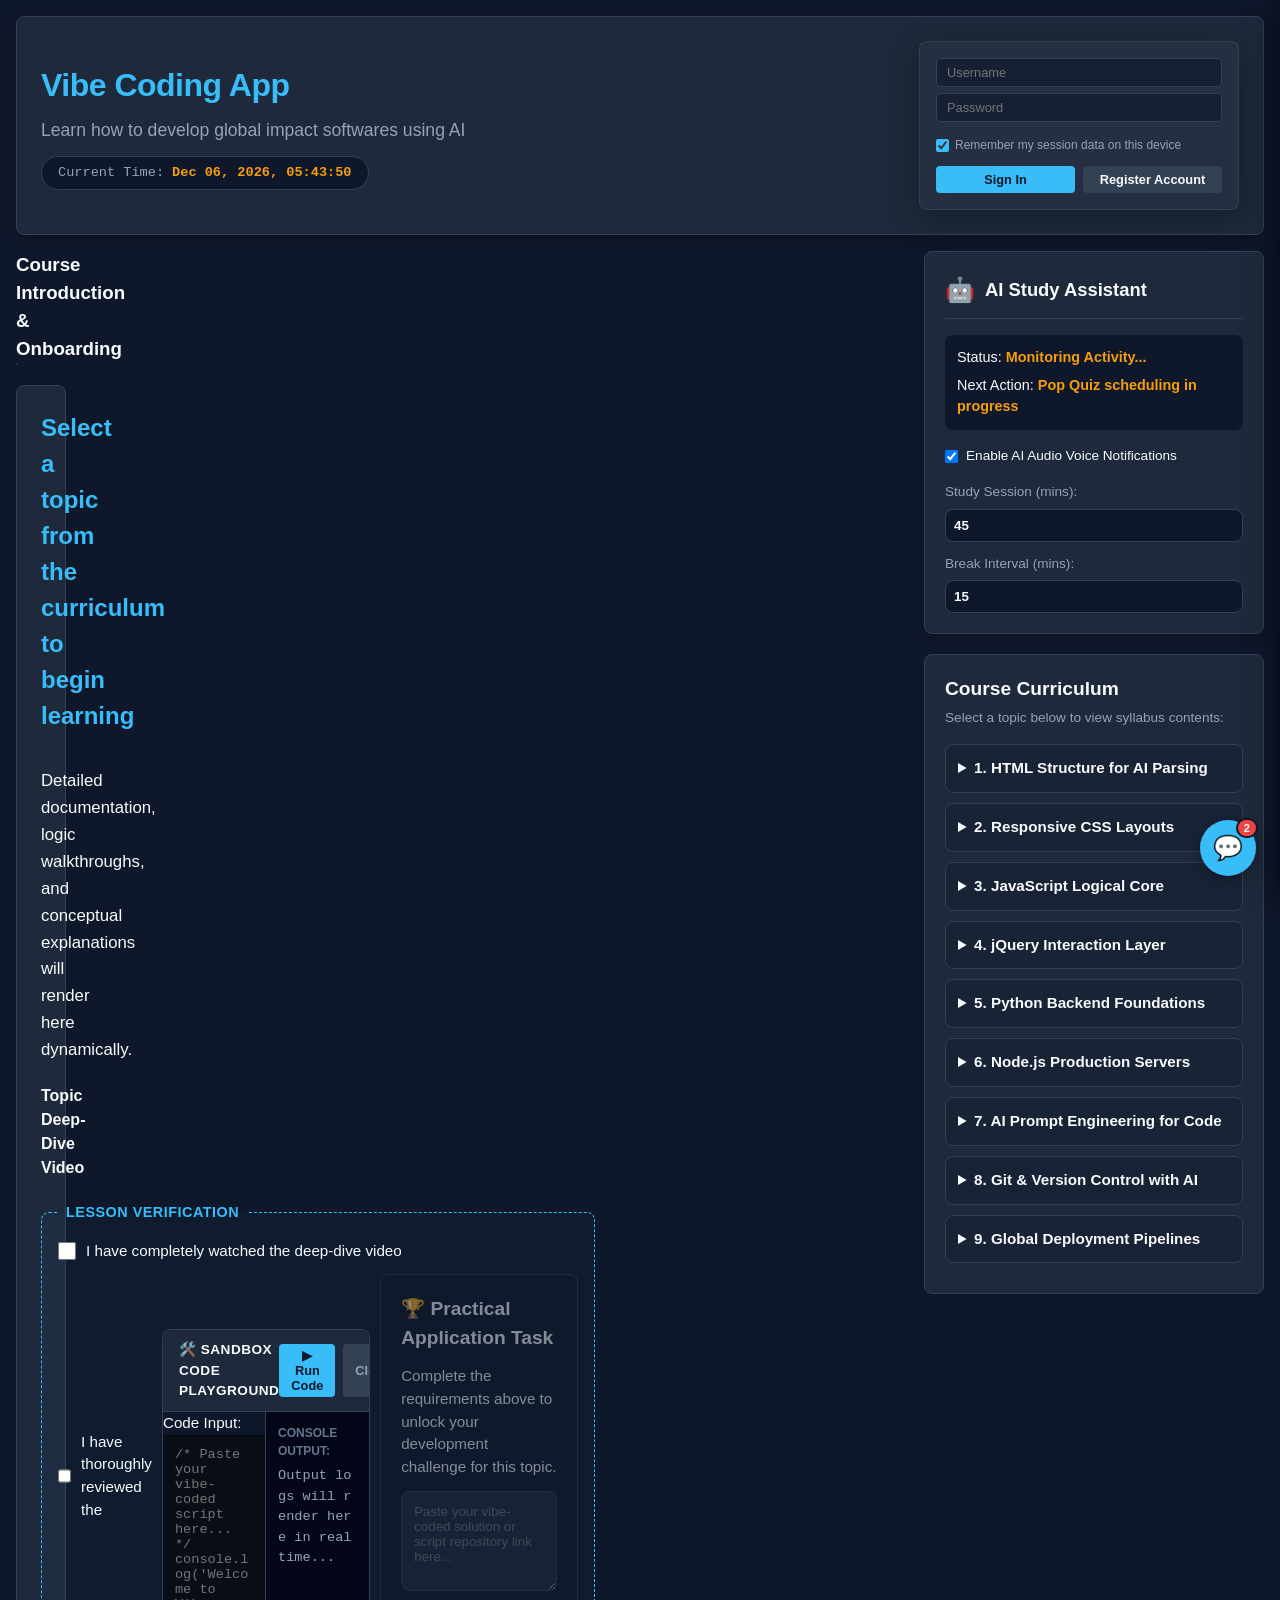
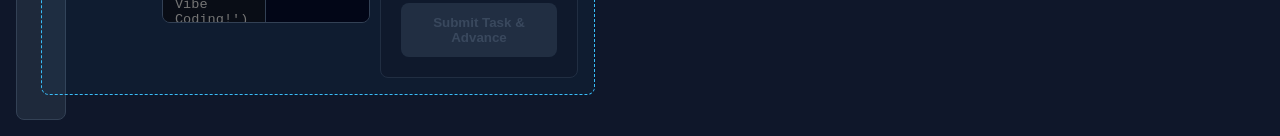
==== CodeVibingApp.html @ 5136539e "Add files via upload" ====
<!DOCTYPE html>
<html lang="en">

<head>
    <meta charset="UTF-8">
    <meta name="viewport" content="width=device-width, initial-scale=1.0">
    <meta name="KEVIN" content="BIZWITHWILL">
    <meta name="AI Learning" content="An educational platform to learn software development using AI.">
    <title>Vibe Coding App</title>
    <link rel="stylesheet" href="style.css">
</head>

<body>

    <div id="app-container">

        <header id="main-header">
            <div class="header-left-group">
                <h1>Vibe Coding App</h1>
                <p>Learn how to develop global impact softwares using AI</p>
                
                <div id="live-clock-bar">
                    <span>Current Time: </span>
                    <time id="realtime-clock" datetime="2026-08-07T15:30">Loading live tracking...</time>
                </div>
            </div>

            <div id="auth-portal-wrapper">
            
                <form id="frm-auth-gateway" onsubmit="return false;">
                    <div id="auth-error-msg" class="auth-alert-hidden"></div>
                
                    <div class="auth-registration-fields">
                        <input type="text" id="txt-auth-name" placeholder="Full Name" autocomplete="name">
                        <input type="email" id="txt-auth-email" placeholder="Email Address" autocomplete="email">
                    </div>
                
                
                    <div class="auth-input-group">
                        <input type="text" id="txt-auth-user" placeholder="Username" required autocomplete="username">
                        <input type="password" id="txt-auth-pass" placeholder="Password" required autocomplete="current-password">
                    </div>
                
                    <div class="auth-registration-fields">
                        <input type="password" id="txt-auth-confirm" placeholder="Confirm Password" autocomplete="new-password">
                    </div>
                
                    <div class="auth-remember-row">
                        <label for="chk-auth-remember">
                            <input type="checkbox" id="chk-auth-remember" checked>
                            Remember my session data on this device
                        </label>
                    </div>
                
                    <div class="auth-action-row">
                        <button type="button" id="btn-action-login">Sign In</button>
                        <button type="button" id="btn-action-register">Register Account</button>
                    </div>
                </form>

            
                <div id="auth-profile-badge" class="auth-profile-hidden">
                    <p>Welcome back, <span id="lbl-active-user">Developer</span>! 👋</p>
                    <div class="progress-bar-track">
                        <div id="progress-bar-fill" style="width: 0%;"></div>
                    </div>
                    <small id="lbl-progress-metrics">Progress: 0% Complete</small>
                    <button type="button" id="btn-action-logout">Sign Out</button>
                </div>
            </div>

        </header>


        <div id="layout-wrapper">
            <main id="content-area">

                <section id="intro-video-wrapper">
                    <h3>Course Introduction & Onboarding</h3>
                    <div class="video-container">
                        <video id="main-video-player" controls poster="images/video-placeholder.jpg">
                            <source src="videos/intro.mp4" type="video/mp4">
                            Your browser does not support the video tag.
                        </video>
                    </div>
                </section>

                <section id="dynamic-lesson-display" class="hidden-lesson">
                    <h2 id="lesson-title">Select a topic from the curriculum to begin learning</h2>

                    <article id="lesson-documentation">
                        <p>Detailed documentation, logic walkthroughs, and conceptual explanations will render here
                            dynamically.</p>
                    </article>

                    <div id="lesson-sub-video">
                        <h4>Topic Deep-Dive Video</h4>
                        <div class="video-container">
                            <video id="topic-video-player" controls>
                                <source src="" type="video/mp4">
                            </video>
                        </div>
                    </div>

                    <fieldset id="progress-verification">
                        <legend>Lesson Verification</legend>
                        <label for="chk-video-watched">
                            <input type="checkbox" id="chk-video-watched">
                            I have completely watched the deep-dive video
                        </label>
                        <label for="chk-docs-read">
                            <input type="checkbox" id="chkprovided documentation
                        </label>
                    </fieldset>-docs-read">
                            I have thoroughly reviewed the 

                    <section id="code-sandbox-workbench">
                        <div class="sandbox-header">
                            <h4>🛠️ Sandbox Code Playground</h4>
                            <div class="sandbox-actions">
                                <button type="button" id="btn-run-sandbox" title="Execute script block">▶ Run Code</button>
                                <button type="button" id="btn-clear-sandbox" title="Clear canvas text">Clear</button>
                            </div>
                        </div>
                    
                        <div class="sandbox-grid">
                            <div class="sandbox-panel-editor">
                                <label for="txt-sandbox-editor" class="sr-only">Code Input:</label>
                                <textarea id="txt-sandbox-editor" spellcheck="false"
                                    placeholder="/* Paste your vibe-coded script here... */&#10;console.log('Welcome to Vibe Coding!');"></textarea>
                            </div>
                    
                            <div class="sandbox-panel-output">
                                <div class="output-title">Console Output:</div>
                                <pre id="pre-sandbox-console">Output logs will render here in real time...</pre>
                            </div>
                        </div>
                    </section>                              
                    <section id="lesson-task-assignment" class="task-locked">
                        <h3>🏆 Practical Application Task</h3>
                        <p id="task-description">Complete the requirements above to unlock your development challenge
                            for this topic.</p>
                        <textarea id="task-submission-input"
                            placeholder="Paste your vibe-coded solution or script repository link here..."
                            disabled></textarea>
                        <button id="btn-submit-task" disabled>Submit Task & Advance</button>
                    </section>

                </section>

            </main>

            <aside id="curriculum-sidebar">

                <section id="ai-reminder-widget">
                    <div class="ai-widget-header">
                        <span class="ai-avatar-icon">🤖</span>
                        <h3>AI Study Assistant</h3>
                    </div>

                    <div class="ai-status-panel">
                        <p id="ai-tracking-status">Status: <strong>Monitoring Activity...</strong></p>
                        <p id="ai-next-action">Next Action: <strong>Pop Quiz scheduling in progress</strong></p>
                    </div>

                    <div class="ai-audio-controls">
                        <label for="chk-ai-audio">
                            <input type="checkbox" id="chk-ai-audio" checked>
                            Enable AI Audio Voice Notifications
                        </label>
                    </div>

                    <div class="ai-timer-settings">
                        <label for="num-lesson-time">
                            Study Session (mins):
                            <input type="number" id="num-lesson-time" value="45" min="5" max="120">
                        </label>
                        <label for="num-break-time">
                            Break Interval (mins):
                            <input type="number" id="num-break-time" value="15" min="5" max="60">
                        </label>
                    </div>
                </section>

                <nav id="curriculum-navigation">
                    <h3>Course Curriculum</h3>
                    <p class="curriculum-instruction">Select a topic below to view syllabus contents:</p>

                    <details class="curriculum-module">
                        <summary class="module-title">1. HTML Structure for AI Parsing</summary>
                        <ul class="curriculum-list">
                            <li><button type="button" class="lesson-link" data-topic="html-semantics">Semantic Layout
                                    Architecture</button></li>
                            <li><button type="button" class="lesson-link" data-topic="html-forms">Input Handlers & Data
                                    Attr</button></li>
                        </ul>
                    </details>

                    <details class="curriculum-module">
                        <summary class="module-title">2. Responsive CSS Layouts</summary>
                        <ul class="curriculum-list">
                            <li><button type="button" class="lesson-link" data-topic="css-grid">Flexbox & Grid
                                    Systems</button></li>
                            <li><button type="button" class="lesson-link" data-topic="css-media">Mobile Fluid
                                    Breakpoints</button></li>
                        </ul>
                    </details>

                    <!-- LESSON BLOCK: JS -->
                    <details class="curriculum-module">
                        <summary class="module-title">3. JavaScript Logical Core</summary>
                        <ul class="curriculum-list">
                            <li><button type="button" class="lesson-link" data-topic="js-dom">DOM Manipulation
                                    Logic</button></li>
                            <li><button type="button" class="lesson-link" data-topic="js-async">Asynchronous Data
                                    Fetching</button></li>
                        </ul>
                    </details>

                    <!-- LESSON BLOCK: JQUERY -->
                    <details class="curriculum-module">
                        <summary class="module-title">4. jQuery Interaction Layer</summary>
                        <ul class="curriculum-list">
                            <li><button type="button" class="lesson-link" data-topic="jq-effects">Event Handling &
                                    Shorthands</button></li>
                        </ul>
                    </details>

                    <!-- LESSON BLOCK: PYTHON -->
                    <details class="curriculum-module">
                        <summary class="module-title">5. Python Backend Foundations</summary>
                        <ul class="curriculum-list">
                            <li><button type="button" class="lesson-link" data-topic="py-logic">Data Structures & Logic
                                    Blocks</button></li>
                        </ul>
                    </details>

                    <!-- LESSON BLOCK: NODEJS -->
                    <details class="curriculum-module">
                        <summary class="module-title">6. Node.js Production Servers</summary>
                        <ul class="curriculum-list">
                            <li><button type="button" class="lesson-link" data-topic="node-api">REST APIs & Server
                                    Scripting</button></li>
                        </ul>
                    </details>

                    <!-- LESSON BLOCK: PROMPT ENGINEERING (Added Topic 1) -->
                    <details class="curriculum-module">
                        <summary class="module-title">7. AI Prompt Engineering for Code</summary>
                        <ul class="curriculum-list">
                            <li><button type="button" class="lesson-link" data-topic="ai-prompts">Context-Stuffing &
                                    System Prompts</button></li>
                        </ul>
                    </details>

                    <!-- LESSON BLOCK: GIT WITH AI (Added Topic 2) -->
                    <details class="curriculum-module">
                        <summary class="module-title">8. Git & Version Control with AI</summary>
                        <ul class="curriculum-list">
                            <li><button type="button" class="lesson-link" data-topic="git-ai">Automated Commits & Code
                                    Reviews</button></li>
                        </ul>
                    </details>

                    <!-- LESSON BLOCK: DEPLOYMENT (Added Topic 3) -->
                    <details class="curriculum-module">
                        <summary class="module-title">9. Global Deployment Pipelines</summary>
                        <ul class="curriculum-list">
                            <li><button type="button" class="lesson-link" data-topic="deploy-live">Vercel & Production
                                    Management</button></li>
                        </ul>
                    </details>

                </nav>
            </aside>

            <!-- 3. SLIDEOUT COMMUNITY SECTION (Togglable Forum & Chats) -->
            <aside id="community-sidebar" class="closed">

                <!-- COMMUNITY SECTION HEADER WITH CLOSE TOGGLE -->
                <div class="community-header">
                    <h3>👥 Global Learner Hub</h3>
                    <button id="btn-close-community" type="button" aria-label="Close community panel">✕</button>
                </div>

                <!-- POST CREATION FORM (Text, Audio, & Image Upload) -->
                <section id="community-feed-composer">
                    <h4>Share a Vibe Coding Update</h4>
                    <form id="frm-community-post" onsubmit="return false;">
                        <textarea id="txt-post-content"
                            placeholder="Stuck on an AI logic bug? Share your progress or challenge..."></textarea>

                        <!-- Rich media control field links -->
                        <div class="media-upload-options">
                            <label for="file-post-image" class="lbl-upload">
                                🖼️ Upload Screen (PNG/JPG)
                                <input type="file" id="file-post-image" accept="image/*">
                            </label>

                            <!-- Audio voice messaging node -->
                            <button type="button" id="btn-record-community-audio" class="btn-audio-rec">🎙️ Record Voice
                                Update</button>
                            <span id="community-audio-status" class="audio-status-idle">Mic Ready</span>
                        </div>

                        <button type="submit" id="btn-submit-post">Publish to Topic Feed</button>
                    </form>
                </section>

                <!-- DYNAMIC COMMUNITY FORUM FEED -->
                <section id="community-discussion-feed">
                    <h4>Active Topic Thread</h4>

                    <!-- Example Forum Card Container -->
                    <article class="forum-card">
                        <header class="forum-card-meta">
                            <strong>@vibeDev42</strong>
                            <time datetime="2026-08-07T12:45">Just now</time>
                        </header>
                        <p class="forum-card-text">Managed to generate the server router structure using the prompt
                            blueprint from lesson 7! Check my screenshot structure below.</p>

                        <!-- Shared Student Screenshot Image -->
                        <div class="forum-uploaded-media">
                            <img src="images/student-code-sample.jpg" alt="User submitted code layout screenshot"
                                class="forum-attached-img">
                        </div>

                        <!-- Global Comments Container Grid -->
                        <section class="forum-card-comments">
                            <h5>Comments (1)</h5>
                            <div class="comment-item">
                                <strong>@ai_coder_pro:</strong> Clean routing workflow! Did the system build your error
                                handlers automatically too?
                            </div>
                            <form class="frm-add-comment" onsubmit="return false;">
                                <input type="text" placeholder="Write a comment reply..." aria-label="Comment content">
                                <button type="button" class="btn-voice-comment"
                                    title="Record comment voice note">🎙️</button>
                                <button type="submit">Reply</button>
                            </form>
                        </section>
                    </article>
                </section>
            </aside>

        </div>

    </div>

    <!-- FLOATING PRIVATE CHAT ICON -->
    <div id="floating-chat-container">
        <button id="floating-chat-trigger" type="button" title="Open Private Chat Messages">
            💬 <span id="unread-chat-badge">2</span>
        </button>

        <!-- PRIVATE DIRECT MESSAGE MODULE (Hidden by default) -->
        <section id="private-chat-window" class="chat-minimized">
            <header id="private-chat-header">
                <h4>Direct Messages</h4>
                <button id="btn-minimize-chat" type="button">━</button>
            </header>

            <!-- Chat Message Logs -->
            <div id="private-chat-messages">
                <div class="msg msg-received">
                    <span class="msg-sender">@mentor_ai:</span> Hey! I saw your workspace task submission. Let me know
                    if you need help debugging the JavaScript loops!
                </div>
            </div>

            <!-- Input Interface (With text and voice controls) -->
            <footer id="private-chat-footer">
                <form id="frm-private-message" onsubmit="return false;">
                    <input type="text" id="txt-dm-input" placeholder="Type private message...">
                    <button type="button" id="btn-record-dm-audio" title="Record audio message">🎙️</button>
                    <button type="submit" id="btn-send-dm">Send</button>
                </form>
            </footer>
        </section>
    </div>

    <!-- FULL SCREEN POPUP OVERLAY FOR UNLOCKED TASKS -->
    <div id="task-modal-overlay" class="modal-hidden" aria-hidden="true">
        <div id="task-modal-content">
            <header id="task-modal-header">
                <h2>🎯 Practical Application Challenge</h2>
                <span class="difficulty-tag">Production Build Task</span>
            </header>
    
            <!-- Dynamic Content Slot -->
            <article id="task-modal-body">
                <!-- Task instructions and prompt specifications will load here via JS -->
                <p>Loading course assignment details...</p>
            </article>
    
            <footer id="task-modal-footer">
                <p class="modal-hint">Review the structural logic guidelines above before writing your solution script.</p>
                <button id="btn-close-task-modal" type="button">Close & Return to Workspace</button>
            </footer>
        </div>
    </div>

    <script src="script.js" charset="utf-8"></script>
</body>

</html>
---- style.css ----
/* GLOBAL CSS VARIABLE REGISTRY */
:root {
    /* Main Layout Canvas Backgrounds */
    --bg-dark-base: #0f172a;
    /* Deep midnight canvas tint */
    --bg-dark-surface: #1e293b;
    /* Card panels and sidebar base */
    --bg-dark-element: #334155;
    /* Input tracks and nested frames */

    /* Brand Accent Colors */
    --clr-accent-primary: #38bdf8;
    /* Electric neon cyan for primary triggers */
    --clr-accent-success: #10b981;
    /* Vivid emerald for cleared validation states */
    --clr-accent-alert: #f59e0b;
    /* Warm amber color for notifications/pop quizzes */
    --clr-accent-danger: #ef4444;
    /* Crimson red color for closing/stop alerts */

    /* Typography Color Spectrum */
    --txt-primary: #f8fafc;
    /* High-contrast crisp white for headers */
    --txt-secondary: #94a3b8;
    /* Muted slate gray color for subheaders/captions */
    --txt-disabled: #64748b;
    /* Low-opacity text for disabled forms/elements */

    /* Structural Framework Constants */
    --app-font-family: 'Segoe UI', Tahoma, Geneva, Verdana, sans-serif;
    --border-radius-standard: 8px;
    /* Smooth framing curvature */
    --border-radius-pill: 24px;
    /* Pill shape for chat badges/floating links */
    --transition-speed-smooth: 0.3s;
    /* Uniform UI easing motion speed */
}

/* BASE HTML RESET */
* {
    margin: 0;
    padding: 0;
    box-sizing: border-box;
}

body {
    background-color: var(--bg-dark-base);
    color: var(--txt-primary);
    font-family: var(--app-font-family);
    line-height: 1.5;
    overflow-x: hidden;
}

/* CONTAINER & VIEWPORT LAYOUT WRAPPERS */
#app-container {
    display: flex;
    flex-direction: column;
    min-height: 100vh;
    padding: 16px;
    gap: 16px;
}

/* THE THREE-COLUMN LAYOUT ENGINE */
#layout-wrapper {
    display: grid;
    /* Grid Columns: Main Content (Fluid Flex) | Curriculum Sidebar (Fixed) */
    grid-template-columns: 1fr 340px;
    gap: 20px;
    align-items: start;
    width: 100%;
    max-width: 100%;
}

/* COMMUNITY SLIDEOUT WRAPPER MANAGEMENT */
#community-sidebar {
    position: fixed;
    top: 0;
    right: 0;
    width: 400px;
    max-width: 100vw;
    height: 100vh;
    background-color: var(--bg-dark-surface);
    border-left: 1px solid var(--bg-dark-element);
    box-shadow: -4px 0 24px rgba(0, 0, 0, 0.5);
    z-index: 100;
    transition: transform var(--transition-speed-smooth) ease-in-out;
}

/* Toggle Interaction States for Sidebar Class Utilities */
#community-sidebar.closed {
    transform: translateX(100%);
}

/* APPLICATION BANNER SYSTEM */
#main-header {
    display:flex;
    background-color: var(--bg-dark-surface);
    border: 1px solid var(--bg-dark-element);
    border-radius: var(--border-radius-standard);
    padding: 24px;
    display: flex;
    flex-direction: row;
    justify-content: space-between;
    align-items: center;
    gap: 24px;
    width: 100%;
    position: relative;
    box-shadow: 0 4px 12px rgba(0, 0, 0, 0.2);
}

#main-header h1 {
    font-size: 2rem;
    font-weight: 700;
    color: var(--clr-accent-primary);
    letter-spacing: -0.5px;
}

#main-header p {
    font-size: 1.1rem;
    color: var(--txt-secondary);
    max-width: 600px;
}

/* REALTIME CLOCK UTILITY BAR */
#live-clock-bar {
    background-color: var(--bg-dark-base);
    border: 1px solid var(--bg-dark-element);
    border-radius: var(--border-radius-pill);
    padding: 6px 16px;
    align-self: flex-start;
    display: flex;
    align-items: center;
    gap: 8px;
    font-size: 0.85rem;
    font-family: monospace;
    margin-top: 4px;
}

#live-clock-bar span {
    color: var(--txt-secondary);
}

#realtime-clock {
    color: var(--clr-accent-alert);
    font-weight: bold;
}

/* MAIN CONTENT PANEL WRAPPER */
#content-area {
    display: flex;
    flex-direction: column;
    gap: 20px;
    width: 100%;
    max-width: 0;
}

/* RESPONSIVE VIDEO LAYER (Maintains 16:9 Aspect Ratio) */
.video-container {
    position: relative;
    width: 100%;
    aspect-ratio: 16 / 9;
    background-color: #000;
    border-radius: var(--border-radius-standard);
    overflow: hidden;
    border: 1px solid var(--bg-dark-element);
}

.video-container video {
    position: absolute;
    top: 0;
    left: 0;
    width: 100%;
    height: 100%;
    object-fit: cover;
}

/* DYNAMIC LESSON CONTAINER */
#dynamic-lesson-display {
    background-color: var(--bg-dark-surface);
    border: 1px solid var(--bg-dark-element);
    border-radius: var(--border-radius-standard);
    padding: 24px;
    display: flex;
    flex-direction: column;
    gap: 20px;
}

#lesson-title {
    font-size: 1.5rem;
    color: var(--clr-accent-primary);
    border-bottom: 2px solid var(--bg-dark-element);
    padding-bottom: 12px;
}

#lesson-documentation {
    color: var(--txt-primary);
    font-size: 1.05rem;
    line-height: 1.6;
}

/* PROGRESS VERIFICATION WORKFLOW FIELDSET */
#progress-verification {
    border: 1px dashed var(--clr-accent-primary);
    border-radius: var(--border-radius-standard);
    padding: 16px;
    display: flex;
    flex-direction: column;
    gap: 12px;
    background-color: rgba(56, 189, 248, 0.03);
}

#progress-verification legend {
    color: var(--clr-accent-primary);
    padding: 0 8px;
    font-size: 0.9rem;
    font-weight: 600;
    text-transform: uppercase;
    letter-spacing: 0.5px;
}

#progress-verification label {
    display: flex;
    align-items: center;
    gap: 10px;
    cursor: pointer;
    font-size: 0.95rem;
}

#progress-verification input[type="checkbox"] {
    width: 18px;
    height: 18px;
    accent-color: var(--clr-accent-success);
    cursor: pointer;
}

/* LOCKED / UNLOCKED PRACTICAL APPLICATION CHALLENGE TASK */
#lesson-task-assignment {
    background-color: var(--bg-dark-base);
    border: 1px solid var(--bg-dark-element);
    border-radius: var(--border-radius-standard);
    padding: 20px;
    display: flex;
    flex-direction: column;
    gap: 12px;
    transition: all var(--transition-speed-smooth) ease;
}

/* State Management Styles for Dynamic Tasks */
.task-locked {
    opacity: 0.5;
    pointer-events: none;
    border-left: 4px solid var(--txt-disabled);
}

.task-unlocked {
    opacity: 1;
    pointer-events: auto;
    border-left: 4px solid var(--clr-accent-success);
    box-shadow: 0 4px 16px rgba(16, 185, 129, 0.1);
}

#lesson-task-assignment h3 {
    font-size: 1.2rem;
    color: var(--txt-primary);
}

#task-submission-input {
    width: 100%;
    height: 100px;
    background-color: var(--bg-dark-surface);
    border: 1px solid var(--bg-dark-element);
    border-radius: var(--border-radius-standard);
    color: var(--txt-primary);
    padding: 12px;
    font-family: inherit;
    resize: vertical;
}

#task-submission-input:focus {
    outline: none;
    border-color: var(--clr-accent-primary);
}

#btn-submit-task {
    background-color: var(--clr-accent-success);
    color: var(--bg-dark-base);
    border: none;
    border-radius: var(--border-radius-standard);
    padding: 12px 20px;
    font-weight: 700;
    cursor: pointer;
    align-self: flex-start;
    transition: background-color var(--transition-speed-smooth) ease;
}

#btn-submit-task:disabled {
    background-color: var(--bg-dark-element);
    color: var(--txt-disabled);
    cursor: not-allowed;
}

/* CURRICULUM SIDEBAR CONTAINER */
#curriculum-sidebar {
    display: flex;
    flex-direction: column;
    gap: 20px;
    width: 100%;
}

/* AI STUDY ASSISTANT WIDGET CARD */
#ai-reminder-widget {
    background-color: var(--bg-dark-surface);
    border: 1px solid var(--bg-dark-element);
    border-radius: var(--border-radius-standard);
    padding: 20px;
    display: flex;
    flex-direction: column;
    gap: 16px;
    box-shadow: 0 4px 12px rgba(0, 0, 0, 0.15);
}

.ai-widget-header {
    display: flex;
    align-items: center;
    gap: 10px;
    border-bottom: 1px solid var(--bg-dark-element);
    padding-bottom: 10px;
}

.ai-avatar-icon {
    font-size: 1.5rem;
}

.ai-widget-header h3 {
    font-size: 1.15rem;
    color: var(--txt-primary);
}

/* TRACKING STATUS TEXT PANELS */
.ai-status-panel {
    background-color: var(--bg-dark-base);
    padding: 12px;
    border-radius: var(--border-radius-standard);
    font-size: 0.9rem;
    display: flex;
    flex-direction: column;
    gap: 6px;
}

.ai-status-panel strong {
    color: var(--clr-accent-alert);
}

/* RECONFIGURABLE TIMERS GRID LAYOUT */
.ai-timer-settings {
    display: grid;
    grid-template-columns: 1fr;
    gap: 12px;
}

.ai-timer-settings label {
    display: flex;
    flex-direction: column;
    gap: 6px;
    font-size: 0.85rem;
    color: var(--txt-secondary);
}

.ai-timer-settings input[type="number"] {
    background-color: var(--bg-dark-base);
    border: 1px solid var(--bg-dark-element);
    border-radius: var(--border-radius-standard);
    color: var(--txt-primary);
    padding: 8px;
    font-family: inherit;
    font-weight: 600;
}

.ai-timer-settings input[type="number"]:focus {
    outline: none;
    border-color: var(--clr-accent-primary);
}

.ai-audio-controls label {
    display: flex;
    align-items: center;
    gap: 8px;
    font-size: 0.85rem;
    color: var(--txt-primary);
    cursor: pointer;
}

/* INTERACTIVE CURRICULUM SYLLABUS LISTS */
#curriculum-navigation {
    background-color: var(--bg-dark-surface);
    border: 1px solid var(--bg-dark-element);
    border-radius: var(--border-radius-standard);
    padding: 20px;
}

#curriculum-navigation h3 {
    font-size: 1.2rem;
    color: var(--txt-primary);
    margin-bottom: 4px;
}

.curriculum-instruction {
    font-size: 0.85rem;
    color: var(--txt-secondary);
    margin-bottom: 16px;
}

/* ACCORDION MODULE STRUCTURES */
.curriculum-module {
    border: 1px solid var(--bg-dark-element);
    border-radius: var(--border-radius-standard);
    margin-bottom: 10px;
    background-color: var(--bg-dark-base);
    overflow: hidden;
    transition: all var(--transition-speed-smooth) ease;
}

/* Interactive Folder Summary Bars */
.module-title {
    padding: 12px;
    font-size: 0.95rem;
    font-weight: 600;
    color: var(--txt-primary);
    cursor: pointer;
    user-select: none;
    background-color: rgba(51, 65, 85, 0.3);
    transition: background-color var(--transition-speed-smooth);
}

.module-title:hover {
    background-color: var(--bg-dark-element);
    color: var(--clr-accent-primary);
}

/* Embedded Lists for Lessons */
.curriculum-list {
    list-style: none;
    padding: 8px;
    display: flex;
    flex-direction: column;
    gap: 4px;
    background-color: var(--bg-dark-surface);
}

/* Button Lesson Link Styling */
.lesson-link {
    width: 100%;
    text-align: left;
    background: none;
    border: none;
    color: var(--txt-secondary);
    padding: 8px 12px;
    font-size: 0.9rem;
    cursor: pointer;
    border-radius: calc(var(--border-radius-standard) - 2px);
    transition: all var(--transition-speed-smooth) ease;
}

.lesson-link:hover {
    background-color: var(--bg-dark-element);
    color: var(--txt-primary);
    padding-left: 16px;
    /* Interactive indent nudge */
}

/* Highlight Active / Clicked Lesson States */
.lesson-link.active-lesson {
    background-color: rgba(56, 189, 248, 0.1);
    color: var(--clr-accent-primary);
    font-weight: 600;
    border-left: 3px solid var(--clr-accent-primary);
}


/* ==========================================================================
   3. COMMUNITY SIDEBAR & FLOATING CHAT COMPONENT REGISTRY
   ========================================================================== */

/* CONTAINER STRUCTURAL HEADER OVERLAYS */
.community-header {
    display: flex;
    justify-content: space-between;
    align-items: center;
    padding: 20px;
    border-bottom: 1px solid var(--bg-dark-element);
    background-color: var(--bg-dark-base);
}

.community-header h3 {
    font-size: 1.2rem;
    color: var(--clr-accent-primary);
}

#btn-close-community {
    background: none;
    border: none;
    color: var(--txt-secondary);
    font-size: 1.2rem;
    cursor: pointer;
    transition: color var(--transition-speed-smooth);
}

#btn-close-community:hover {
    color: var(--clr-accent-danger);
}

/* FEED COMPOSER FORM LAYOUT */
#community-feed-composer {
    padding: 20px;
    border-bottom: 1px solid var(--bg-dark-element);
    background-color: rgba(30, 41, 59, 0.5);
}

#community-feed-composer h4 {
    font-size: 0.95rem;
    color: var(--txt-primary);
    margin-bottom: 10px;
}

#txt-post-content {
    width: 100%;
    height: 80px;
    background-color: var(--bg-dark-base);
    border: 1px solid var(--bg-dark-element);
    border-radius: var(--border-radius-standard);
    color: var(--txt-primary);
    padding: 10px;
    font-family: inherit;
    resize: none;
    font-size: 0.9rem;
}

/* MEDIA UPLOAD FLEX BOX ROUTINES */
.media-upload-options {
    display: flex;
    flex-direction: column;
    gap: 10px;
    margin: 12px 0;
}

.lbl-upload {
    font-size: 0.8rem;
    color: var(--clr-accent-primary);
    cursor: pointer;
    display: inline-block;
}

.lbl-upload input[type="file"] {
    display: none;
    /* Hide default native browser button layout safely */
}

.btn-audio-rec {
    background-color: var(--bg-dark-element);
    color: var(--txt-primary);
    border: 1px solid var(--bg-dark-element);
    border-radius: var(--border-radius-standard);
    padding: 6px 12px;
    font-size: 0.8rem;
    cursor: pointer;
    align-self: flex-start;
    transition: background-color var(--transition-speed-smooth);
}

.btn-audio-rec:hover {
    background-color: var(--bg-dark-base);
    border-color: var(--clr-accent-alert);
}

/* AUDIO MIC RECORDING FEEDBACK STATE LAYERS */
.audio-status-idle {
    font-size: 0.75rem;
    color: var(--txt-secondary);
}

.audio-status-recording {
    font-size: 0.75rem;
    color: var(--clr-accent-danger);
    font-weight: bold;
    animation: pulse-recording 1.5s infinite;
}

@keyframes pulse-recording {
    0% {
        opacity: 0.6;
    }

    50% {
        opacity: 1;
    }

    100% {
        opacity: 0.6;
    }
}

#btn-submit-post {
    width: 100%;
    background-color: var(--clr-accent-primary);
    color: var(--bg-dark-base);
    border: none;
    border-radius: var(--border-radius-standard);
    padding: 10px;
    font-weight: 700;
    cursor: pointer;
    font-size: 0.9rem;
}

/* DYNAMIC COMMUNITY FORUM FEED CARDS */
#community-discussion-feed {
    padding: 20px;
    overflow-y: auto;
    height: calc(100vh - 290px);
    /* Fill standard frame minus upper headers */
}

#community-discussion-feed h4 {
    font-size: 0.95rem;
    color: var(--txt-secondary);
    margin-bottom: 12px;
}

.forum-card {
    background-color: var(--bg-dark-base);
    border: 1px solid var(--bg-dark-element);
    border-radius: var(--border-radius-standard);
    padding: 14px;
    margin-bottom: 16px;
}

.forum-card-meta {
    display: flex;
    justify-content: space-between;
    font-size: 0.8rem;
    margin-bottom: 8px;
}

.forum-card-meta strong {
    color: var(--clr-accent-primary);
}

.forum-card-meta time {
    color: var(--txt-disabled);
}

.forum-card-text {
    font-size: 0.9rem;
    color: var(--txt-primary);
    margin-bottom: 10px;
}

/* DETACHED WORKSPACE IMAGE PREVIEWS */
.forum-uploaded-media {
    width: 100%;
    max-height: 180px;
    border-radius: var(--border-radius-standard);
    overflow: hidden;
    margin-bottom: 12px;
    border: 1px solid var(--bg-dark-element);
}

.forum-attached-img {
    width: 100%;
    height: 100%;
    object-fit: cover;
}

/* COMMENTS SYSTEM LAYOUT TREE */
.forum-card-comments {
    border-top: 1px solid var(--bg-dark-element);
    padding-top: 10px;
}

.forum-card-comments h5 {
    font-size: 0.8rem;
    color: var(--txt-secondary);
    margin-bottom: 6px;
}

.comment-item {
    font-size: 0.8rem;
    color: var(--txt-primary);
    background-color: var(--bg-dark-surface);
    padding: 6px 10px;
    border-radius: var(--border-radius-standard);
    margin-bottom: 8px;
}

.comment-item strong {
    color: var(--clr-accent-alert);
}

/* NESTED RESPONSE FORM OBJECTS */
.frm-add-comment {
    display: flex;
    gap: 6px;
    margin-top: 8px;
}

.frm-add-comment input {
    flex: 1;
    background-color: var(--bg-dark-surface);
    border: 1px solid var(--bg-dark-element);
    border-radius: var(--border-radius-standard);
    color: var(--txt-primary);
    padding: 4px 8px;
    font-size: 0.75rem;
}

.btn-voice-comment {
    background: none;
    border: 1px solid var(--bg-dark-element);
    border-radius: var(--border-radius-standard);
    cursor: pointer;
    padding: 0 6px;
}

.frm-add-comment button[type="submit"] {
    background-color: var(--bg-dark-element);
    color: var(--txt-primary);
    border: none;
    border-radius: var(--border-radius-standard);
    padding: 4px 10px;
    font-size: 0.75rem;
    cursor: pointer;
}

/* ==========================================================================
   4. FLOATING PRIVATE CHAT ENGINE MODAL
   ========================================================================== */
#floating-chat-container {
    position: fixed;
    bottom: 24px;
    right: 24px;
    z-index: 150;
    display: flex;
    flex-direction: column;
    align-items: flex-end;
    gap: 12px;
}

/* MAIN FLOATING SPHERE TRIGGER BUTTON */
#floating-chat-trigger {
    width: 56px;
    height: 56px;
    border-radius: 50%;
    background-color: var(--clr-accent-primary);
    border: none;
    color: var(--bg-dark-base);
    font-size: 1.5rem;
    cursor: pointer;
    position: relative;
    box-shadow: 0 4px 16px rgba(0, 0, 0, 0.3);
    display: flex;
    align-items: center;
    justify-content: center;
    transition: transform var(--transition-speed-smooth) ease;
}

#floating-chat-trigger:hover {
    transform: scale(1.08);
}

#unread-chat-badge {
    position: absolute;
    top: -2px;
    right: -2px;
    background-color: var(--clr-accent-danger);
    color: var(--txt-primary);
    font-size: 0.7rem;
    font-weight: bold;
    padding: 2px 6px;
    border-radius: var(--border-radius-pill);
    border: 2px solid var(--bg-dark-base);
}

/* CONTEXT CHAT WINDOW PANEL PACKS */
#private-chat-window {
    width: 320px;
    height: 400px;
    background-color: var(--bg-dark-surface);
    border: 1px solid var(--bg-dark-element);
    border-radius: var(--border-radius-standard);
    box-shadow: 0 8px 32px rgba(0, 0, 0, 0.4);
    display: flex;
    flex-direction: column;
    overflow: hidden;
    transition: transform var(--transition-speed-smooth) cubic-bezier(0.4, 0, 0.2, 1),
        opacity var(--transition-speed-smooth) ease;
}

/* Minimized State Handling Utilities */
.chat-minimized {
    transform: translateY(20px) scale(0.95);
    opacity: 0;
    pointer-events: none;
    display: none !important;
    /* Forces layout detachment until active toggles pull it */
}

#private-chat-header {
    background-color: var(--bg-dark-base);
    padding: 12px;
    display: flex;
    justify-content: space-between;
    align-items: center;
    border-bottom: 1px solid var(--bg-dark-element);
}

#private-chat-header h4 {
    font-size: 0.9rem;
    color: var(--txt-primary);
}

#btn-minimize-chat {
    background: none;
    border: none;
    color: var(--txt-secondary);
    cursor: pointer;
}

#private-chat-messages {
    flex: 1;
    padding: 12px;
    overflow-y: auto;
    display: flex;
    flex-direction: column;
    gap: 10px;
    background-color: rgba(15, 23, 42, 0.2);
}

.msg {
    max-width: 85%;
    padding: 8px 12px;
    border-radius: var(--border-radius-standard);
    font-size: 0.8rem;
    line-height: 1.4;
}

.msg-received {
    background-color: var(--bg-dark-element);
    color: var(--txt-primary);
    align-self: flex-start;
}

.msg-sender {
    display: block;
    font-weight: bold;
    color: var(--clr-accent-alert);
    margin-bottom: 2px;
}

#private-chat-footer {
    padding: 10px;
    background-color: var(--bg-dark-base);
    border-top: 1px solid var(--bg-dark-element);
}

#frm-private-message {
    display: flex;
    gap: 6px;
}

#txt-dm-input {
    flex: 1;
    background-color: var(--bg-dark-surface);
    border: 1px solid var(--bg-dark-element);
    border-radius: var(--border-radius-standard);
    color: var(--txt-primary);
    padding: 6px 10px;
    font-size: 0.8rem;
}

#txt-dm-input:focus {
    outline: none;
    border-color: var(--clr-accent-primary);
}

#btn-record-dm-audio {
    background: none;
    border: 1px solid var(--bg-dark-element);
    border-radius: var(--border-radius-standard);
    color: var(--txt-primary);
    cursor: pointer;
    padding: 0 8px;
}

#btn-send-dm {
    background-color: var(--clr-accent-primary);
    color: var(--bg-dark-base);
    border: none;
    border-radius: var(--border-radius-standard);
    padding: 0 12px;
    font-weight: bold;
    font-size: 0.8rem;
    cursor: pointer;
}

/* ==========================================================================
   5. PRACTICAL APPLICATION OVERLAY MODAL SYSTEM
   ========================================================================== */
#task-modal-overlay {
    position: fixed;
    top: 0;
    left: 0;
    width: 100vw;
    height: 100vh;
    background-color: rgba(15, 23, 42, 0.85);
    /* Frosty dark backdrop tint */
    backdrop-filter: blur(8px);
    /* Blurs out the app workspace underneath */
    z-index: 200;
    /* Keeps it above sidebar navigations and chats */
    display: flex;
    align-items: center;
    justify-content: center;
    padding: 24px;
    transition: opacity var(--transition-speed-smooth) ease;
}

/* Visibility State Management Utilities */
.modal-hidden {
    opacity: 0;
    pointer-events: none;
    display: none !important;
}

#task-modal-content {
    background-color: var(--bg-dark-surface);
    border: 1px solid var(--clr-accent-primary);
    border-radius: var(--border-radius-standard);
    width: 100%;
    max-width: 800px;
    /* Wide-page orientation layout */
    max-height: 85vh;
    display: flex;
    flex-direction: column;
    box-shadow: 0 20px 50px rgba(0, 0, 0, 0.6);
    animation: modal-slide-up 0.4s cubic-bezier(0.16, 1, 0.3, 1);
}

@keyframes modal-slide-up {
    from {
        transform: translateY(30px);
        opacity: 0;
    }

    to {
        transform: translateY(0);
        opacity: 1;
    }
}

#task-modal-header {
    background-color: var(--bg-dark-base);
    padding: 20px;
    border-bottom: 1px solid var(--bg-dark-element);
    display: flex;
    justify-content: space-between;
    align-items: center;
}

#task-modal-header h2 {
    font-size: 1.4rem;
    color: var(--clr-accent-primary);
}

.difficulty-tag {
    background-color: rgba(245, 158, 11, 0.1);
    color: var(--clr-accent-alert);
    border: 1px solid var(--clr-accent-alert);
    padding: 4px 10px;
    font-size: 0.75rem;
    font-weight: bold;
    border-radius: var(--border-radius-pill);
}

#task-modal-body {
    padding: 24px;
    overflow-y: auto;
    font-size: 1.05rem;
    line-height: 1.6;
    color: var(--txt-primary);
}

#task-modal-footer {
    padding: 16px 24px;
    background-color: var(--bg-dark-base);
    border-top: 1px solid var(--bg-dark-element);
    display: flex;
    justify-content: space-between;
    align-items: center;
    gap: 16px;
}

.modal-hint {
    font-size: 0.8rem;
    color: var(--txt-secondary);
    max-width: 60%;
}

#btn-close-task-modal {
    background-color: var(--bg-dark-element);
    color: var(--txt-primary);
    border: 1px solid var(--bg-dark-element);
    border-radius: var(--border-radius-standard);
    padding: 10px 18px;
    font-weight: 600;
    cursor: pointer;
    transition: all var(--transition-speed-smooth) ease;
}

#btn-close-task-modal:hover {
    background-color: var(--clr-accent-danger);
    border-color: var(--clr-accent-danger);
    color: var(--txt-primary);
}

/* ==========================================================================
   6. VIBE CODING SANDBOX INTEGRATION
   ========================================================================== */
#code-sandbox-workbench {
    background-color: var(--bg-dark-base);
    border: 1px solid var(--bg-dark-element);
    border-radius: var(--border-radius-standard);
    overflow: hidden;
    display: flex;
    flex-direction: column;
}

.sandbox-header {
    background-color: var(--bg-dark-surface);
    padding: 10px 16px;
    display: flex;
    justify-content: space-between;
    align-items: center;
    border-bottom: 1px solid var(--bg-dark-element);
}

.sandbox-header h4 {
    font-size: 0.85rem;
    color: var(--txt-primary);
    text-transform: uppercase;
    letter-spacing: 0.5px;
}

.sandbox-actions {
    display: flex;
    gap: 8px;
}

.sandbox-actions button {
    border: none;
    padding: 4px 12px;
    font-size: 0.8rem;
    font-weight: 600;
    border-radius: 4px;
    cursor: pointer;
    transition: background-color var(--transition-speed-smooth);
}

#btn-run-sandbox {
    background-color: var(--clr-accent-primary);
    color: var(--bg-dark-base);
}

#btn-run-sandbox:hover {
    background-color: var(--clr-accent-success);
}

#btn-clear-sandbox {
    background-color: var(--bg-dark-element);
    color: var(--txt-secondary);
}

#btn-clear-sandbox:hover {
    background-color: var(--clr-accent-danger);
    color: var(--txt-primary);
}

/* WORKBENCH FLEXIBLE COLUMN TREE */
.sandbox-grid {
    display: grid;
    grid-template-columns: 1fr 1fr;
    /* Side-by-side execution on desktop */
    min-height: 180px;
}

.sandbox-panel-editor {
    border-right: 1px solid var(--bg-dark-element);
}

#txt-sandbox-editor {
    width: 100%;
    height: 100%;
    min-height: 180px;
    background-color: #090d16;
    /* Pitch dark terminal core */
    border: none;
    color: #38bdf8;
    /* Coding terminal blue typography tint */
    font-family: 'Courier New', Courier, monospace;
    padding: 12px;
    font-size: 0.85rem;
    resize: none;
    outline: none;
}



.sandbox-panel-output {
    background-color: #020617;
    padding: 12px;
    display: flex;
    flex-direction: column;
    gap: 6px;
}

.output-title {
    font-size: 0.75rem;
    color: var(--txt-disabled);
    font-weight: bold;
    text-transform: uppercase;
}

#pre-sandbox-console {
    color: var(--txt-secondary);
    font-family: 'Courier New', Courier, monospace;
    font-size: 0.85rem;
    white-space: pre-wrap;
    word-break: break-all;
    overflow-y: auto;
}

/* ==========================================================================
   7. GLASSMORPHIC AUTHENTICATION PORTAL & PROGRESS TRACKS
   ========================================================================== */
#main-header {
    display: flex;
    flex-direction: row;
    justify-content: space-between;
    align-items: center;
    gap: 24px;
}

.header-left-group {
    display: flex;
    flex-direction: column;
    gap: 8px;
}

#auth-portal-wrapper {
    background: rgba(255, 255, 255, 0.03);
    backdrop-filter: blur(12px);
    -webkit-backdrop-filter: blur(12px);
    border: 1px solid rgba(255, 255, 255, 0.08);
    border-radius: var(--border-radius-standard);
    padding: 16px;
    width: 320px;
    max-width: 100%;
    box-shadow: 0 8px 32px rgba(0, 0, 0, 0.3);
    transition: all var(--transition-speed-smooth) ease;
}

.auth-input-row {
    display: flex;
    gap: 8px;
    margin-bottom: 10px;
}

#auth-portal-wrapper input {
    width: 100%;
    background-color: rgba(15, 23, 42, 0.6);
    border: 1px solid var(--bg-dark-element);
    border-radius: 4px;
    color: var(--txt-primary);
    padding: 6px 10px;
    font-size: 0.8rem;
    outline: none;
}

#auth-portal-wrapper input:focus {
    border-color: var(--clr-accent-primary);
}

.auth-action-row {
    display: flex;
    gap: 8px;
}

.auth-action-row button {
    flex: 1;
    padding: 6px 12px;
    font-size: 0.8rem;
    font-weight: 700;
    cursor: pointer;
    border: none;
    border-radius: 4px;
    transition: background-color var(--transition-speed-smooth);
}

#btn-action-login {
    background-color: var(--clr-accent-primary);
    color: var(--bg-dark-base);
}

#btn-action-register {
    background-color: var(--bg-dark-element);
    color: var(--txt-primary);
}

/* User Profile Badge State UI Elements */
#auth-profile-badge {
    display: flex;
    flex-direction: column;
    gap: 6px;
}

#auth-profile-badge p {
    font-size: 0.9rem;
    font-weight: 600;
    color: var(--clr-accent-primary);
}

.progress-bar-track {
    width: 100%;
    height: 6px;
    background-color: var(--bg-dark-base);
    border-radius: var(--border-radius-pill);
    overflow: hidden;
    margin-top: 4px;
}

#progress-bar-fill {
    height: 100%;
    background-color: var(--clr-accent-success);
    width: 0%;
    transition: width 0.5s cubic-bezier(0.4, 0, 0.2, 1);
}

#lbl-progress-metrics {
    font-size: 0.75rem;
    color: var(--txt-secondary);
}

#btn-action-logout {
    align-self: flex-end;
    background: none;
    border: 1px solid var(--clr-accent-danger);
    color: var(--clr-accent-danger);
    padding: 2px 8px;
    font-size: 0.7rem;
    border-radius: 4px;
    cursor: pointer;
    margin-top: 4px;
}

#btn-action-logout:hover {
    background-color: var(--clr-accent-danger);
    color: var(--txt-primary);
}

.auth-alert-hidden,
.auth-profile-hidden {
    display: none !important;
}

#auth-error-msg {
    font-size: 0.75rem;
    color: var(--clr-accent-danger);
    margin-bottom: 8px;
    font-weight: 600;
}

/* EXPANDED AUTH FIELD LAYOUT SCHEMATICS */
.auth-input-group {
    display: flex;
    flex-direction: column;
    gap: 6px;
    margin-bottom: 6px;
}

.auth-remember-row {
    margin: 8px 0 12px 0;
    display: flex;
    align-items: center;
}

.auth-remember-row label {
    font-size: 0.75rem;
    color: var(--txt-secondary);
    display: flex;
    align-items: center;
    gap: 6px;
    cursor: pointer;
}

.auth-remember-row input[type="checkbox"] {
    width: 13px !important;
    height: 13px !important;
    accent-color: var(--clr-accent-primary);
    cursor: pointer;
}

/* REGISTRATION DRAWER TRANSITION UTILITIES */
.auth-registration-fields {
    max-height: 0;
    opacity: 0;
    overflow: hidden;
    transition: max-height var(--transition-speed-smooth) cubic-bezier(0.4, 0, 0.2, 1),
        opacity var(--transition-speed-smooth) ease;
    display: flex;
    flex-direction: column;
    gap: 6px;
}

/* Toggle expansion class utility triggered via JS */
.auth-expanded .auth-registration-fields {
    max-height: 300px;
    /* Expands to fit fields comfortably */
    opacity: 1;
    margin-bottom: 6px;
}





/* ==========================================================================
   UPDATED RESPONSIVENESS SYSTEM (MEDIA QUERIES)
   ========================================================================== */

/* Laptop / Small Monitor Scaling (1200px) */
@media (max-width: 1200px) {
    #layout-wrapper {
        grid-template-columns: 1fr 300px;
        gap: 16px;
    }

    #community-sidebar {
        width: 340px;
    }
}

/* Tablet Screens & Small Monitiors Layout Modification (900px) */
@media (max-width: 900px) {
    #layout-wrapper {
        grid-template-columns: 1fr;
        width: 100% !important;
        max-width: 100% !important;
    }

    #curriculum-sidebar {
        order: 2;
        width: 100% !important;
        max-width: 100% !important;
    }

    #content-area {
        width: 100% !important;
        max-width: 100% !important;
        order: 1;
    }

    #main-header {
        flex-direction: column;
        /* Stack Title and Login panel vertically */
        align-items: stretch;
    }

    #auth-portal-wrapper {
        width: 100%;
        /* Expand login panel to look cohesive on tablet stacks */
    }
}

/* Code Sandbox Adjustments (768px) */
@media (max-width: 768px) {
    .sandbox-grid {
        grid-template-columns: 1fr;
        /* Stack code pane vertically above console log outputs */
    }

    .sandbox-panel-editor {
        border-right: none;
        border-bottom: 1px solid var(--bg-dark-element);
        /* Switch border orientation for stacked panels */
    }
}

/* Mobile Screens Optimization (600px and below) */
@media (max-width: 600px) {
    #main-header {
        padding: 16px;
        text-align: center;
    }

    #main-header h1 {
        font-size: 1.6rem;
    }

    #main-header p {
        font-size: 0.95rem;
    }

    #live-clock-bar {
        align-self: center;
        /* Center align the running clock */
    }

    #dynamic-lesson-display {
        padding: 16px;
    }

    #lesson-title {
        font-size: 1.25rem;
    }

    #task-modal-content {
        max-height: 95vh;
        width: 95%;
        /* Give modal spacing from mobile screen edges */
    }

    #task-modal-footer {
        flex-direction: column;
        text-align: center;
    }

    .modal-hint {
        max-width: 100%;
    }

    #btn-close-task-modal {
        width: 100%;
    }

    /* Interactive DM Window Mobile Scaling Fix */
    #private-chat-window {
        width: calc(100vw - 48px);
        /* Restricts chat frame from bleeding off-screen */
        right: 0;
    }
}

/* Small Handheld Smart Phones (480px and below) */
@media (max-width: 480px) {
    #app-container {
        padding: 8px;
        width: 100%;
        max-width: 100vw;
        overflow-x: hidden;
    }

    #community-sidebar {
        width: 100vw;
        /* Converts community feed to a clean full-screen overlay for phones */
    }

    .sandbox-header {
        flex-direction: column;
        /* Stack sandbox action buttons cleanly */
        gap: 8px;
        text-align: center;
    }

    .sandbox-actions {
        width: 100%;
    }

    .sandbox-actions button {
        flex: 1;
        /* Stretch Run and Clear buttons evenly */
    }

    #dynamic-lesson-display {
        padding: 12px;
        width: 100% !important;
    }
}
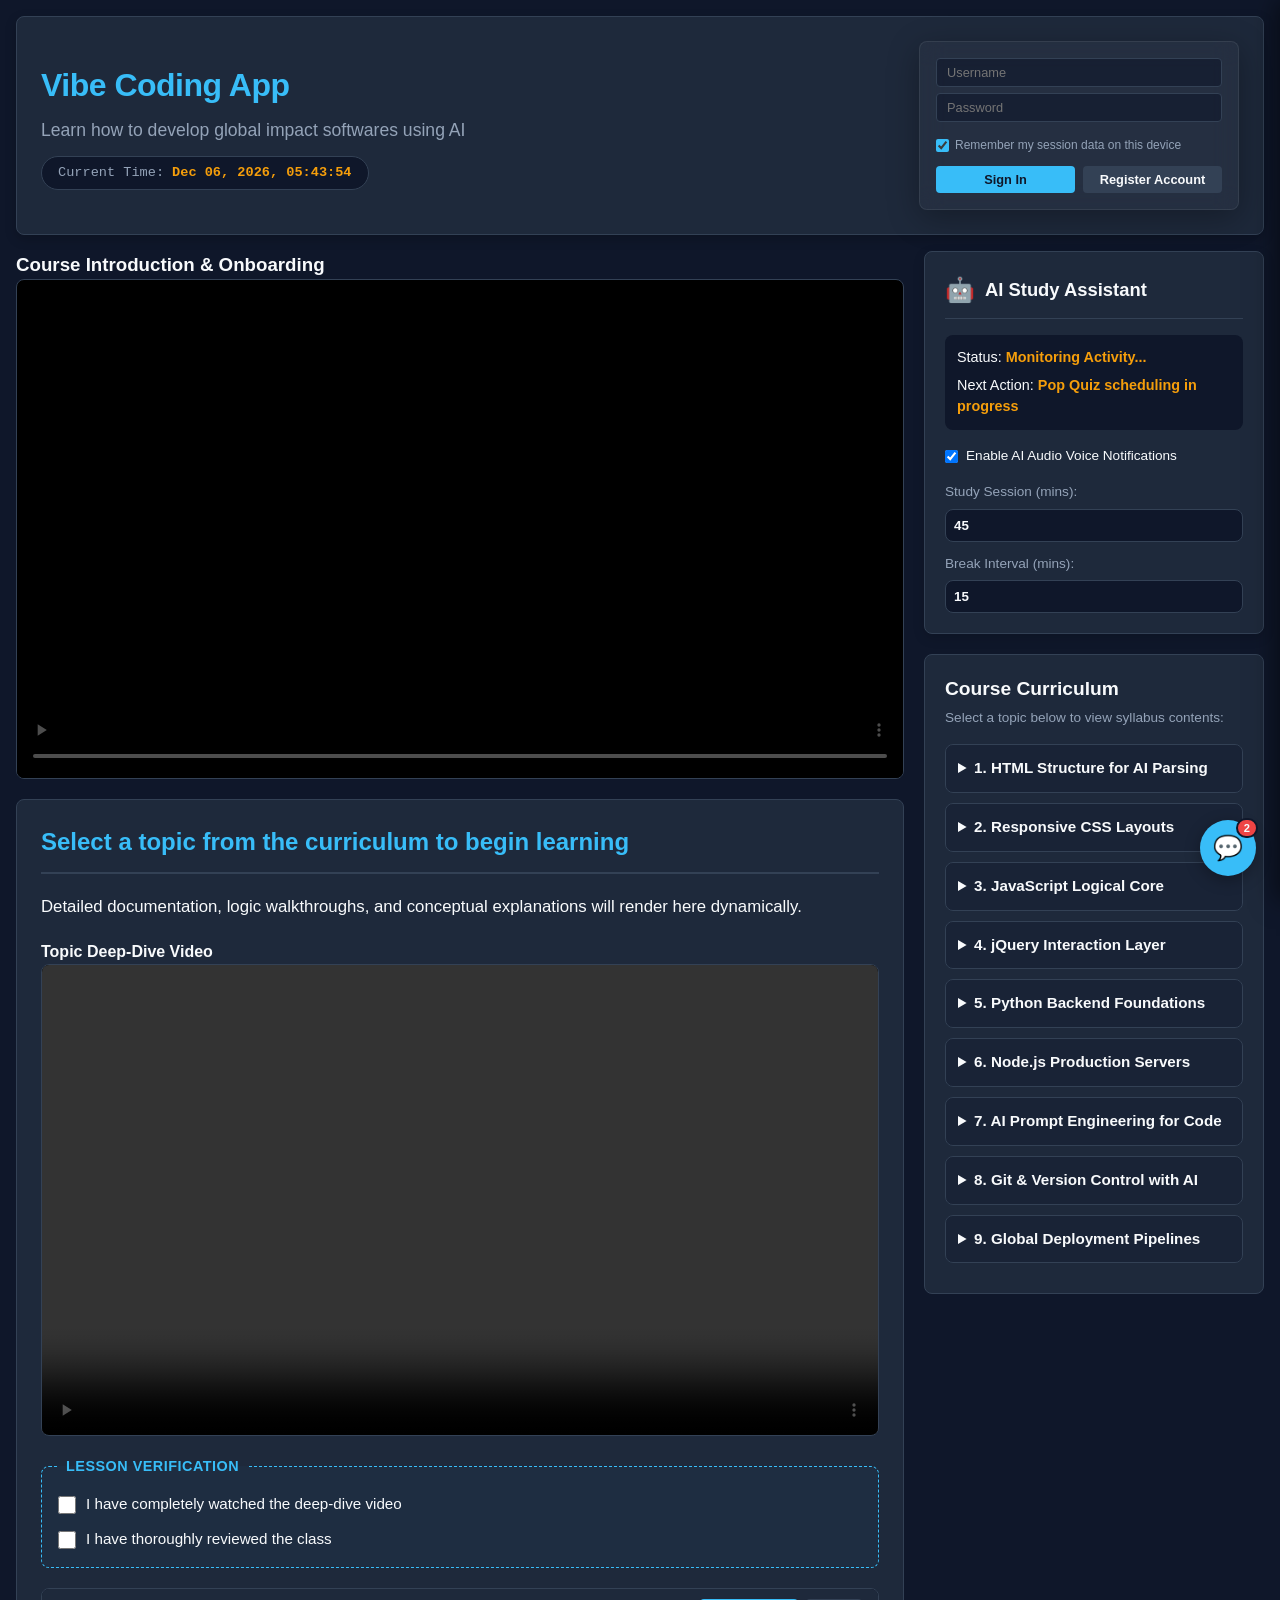
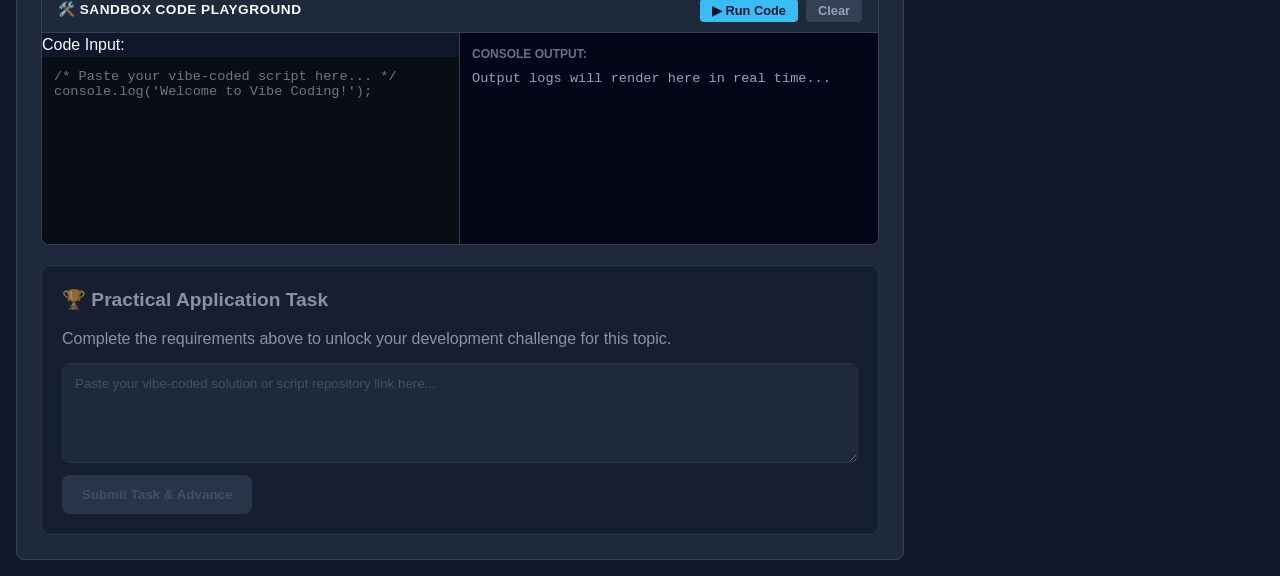
==== commit 8b78b405: "Add files via upload" ====
--- a/CodeVibingApp.html
+++ b/CodeVibingApp.html
@@ -109,10 +109,10 @@
                             I have completely watched the deep-dive video
                         </label>
                         <label for="chk-docs-read">
-                            <input type="checkbox" id="chkprovided documentation
-                        </label>
-                    </fieldset>-docs-read">
-                            I have thoroughly reviewed the 
+                            <input type="checkbox" id="chkprovided documentation-docs-read">
+                            I have thoroughly reviewed the class
+                        </label>
+                    </fieldset> 
 
                     <section id="code-sandbox-workbench">
                         <div class="sandbox-header">
@@ -196,6 +196,7 @@
                         </ul>
                     </details>
 
+                    <!-- LESSON BLOCK: CSS -->
                     <details class="curriculum-module">
                         <summary class="module-title">2. Responsive CSS Layouts</summary>
                         <ul class="curriculum-list">
--- a/style.css
+++ b/style.css
@@ -63,7 +63,6 @@
 /* THE THREE-COLUMN LAYOUT ENGINE */
 #layout-wrapper {
     display: grid;
-    /* Grid Columns: Main Content (Fluid Flex) | Curriculum Sidebar (Fixed) */
     grid-template-columns: 1fr 340px;
     gap: 20px;
     align-items: start;
@@ -93,7 +92,6 @@
 
 /* APPLICATION BANNER SYSTEM */
 #main-header {
-    display:flex;
     background-color: var(--bg-dark-surface);
     border: 1px solid var(--bg-dark-element);
     border-radius: var(--border-radius-standard);
@@ -103,8 +101,8 @@
     justify-content: space-between;
     align-items: center;
     gap: 24px;
+    position: relative;
     width: 100%;
-    position: relative;
     box-shadow: 0 4px 12px rgba(0, 0, 0, 0.2);
 }
 
@@ -151,7 +149,7 @@
     flex-direction: column;
     gap: 20px;
     width: 100%;
-    max-width: 0;
+    min-width: 0;
 }
 
 /* RESPONSIVE VIDEO LAYER (Maintains 16:9 Aspect Ratio) */
@@ -265,7 +263,8 @@
 }
 
 #task-submission-input {
-    width: 100%;
+    width: 100% !important;
+    max-width: 100% !important;
     height: 100px;
     background-color: var(--bg-dark-surface);
     border: 1px solid var(--bg-dark-element);
@@ -274,6 +273,7 @@
     padding: 12px;
     font-family: inherit;
     resize: vertical;
+    box-sizing: border-box;
 }
 
 #task-submission-input:focus {
@@ -523,7 +523,8 @@
 }
 
 #txt-post-content {
-    width: 100%;
+    width: 100% !important;
+    max-width: 100% !important;
     height: 80px;
     background-color: var(--bg-dark-base);
     border: 1px solid var(--bg-dark-element);
@@ -533,6 +534,7 @@
     font-family: inherit;
     resize: none;
     font-size: 0.9rem;
+    box-sizing: border-box;
 }
 
 /* MEDIA UPLOAD FLEX BOX ROUTINES */
@@ -1096,22 +1098,20 @@
 }
 
 #txt-sandbox-editor {
-    width: 100%;
+    width: 100% !important;
+    max-width: 100% !important;
     height: 100%;
     min-height: 180px;
     background-color: #090d16;
-    /* Pitch dark terminal core */
     border: none;
     color: #38bdf8;
-    /* Coding terminal blue typography tint */
     font-family: 'Courier New', Courier, monospace;
     padding: 12px;
     font-size: 0.85rem;
     resize: none;
     outline: none;
-}
-
-
+    box-sizing: border-box;
+}
 
 .sandbox-panel-output {
     background-color: #020617;
@@ -1350,7 +1350,7 @@
 /* Tablet Screens & Small Monitiors Layout Modification (900px) */
 @media (max-width: 900px) {
     #layout-wrapper {
-        grid-template-columns: 1fr;
+        grid-template-columns: 1fr !important;
         width: 100% !important;
         max-width: 100% !important;
     }
@@ -1362,9 +1362,9 @@
     }
 
     #content-area {
+        order: 1;
         width: 100% !important;
         max-width: 100% !important;
-        order: 1;
     }
 
     #main-header {
@@ -1463,8 +1463,7 @@
     }
 
     .sandbox-header {
-        flex-direction: column;
-        /* Stack sandbox action buttons cleanly */
+        flex-direction: row;
         gap: 8px;
         text-align: center;
     }
@@ -1477,9 +1476,4 @@
         flex: 1;
         /* Stretch Run and Clear buttons evenly */
     }
-
-    #dynamic-lesson-display {
-        padding: 12px;
-        width: 100% !important;
-    }
 }
